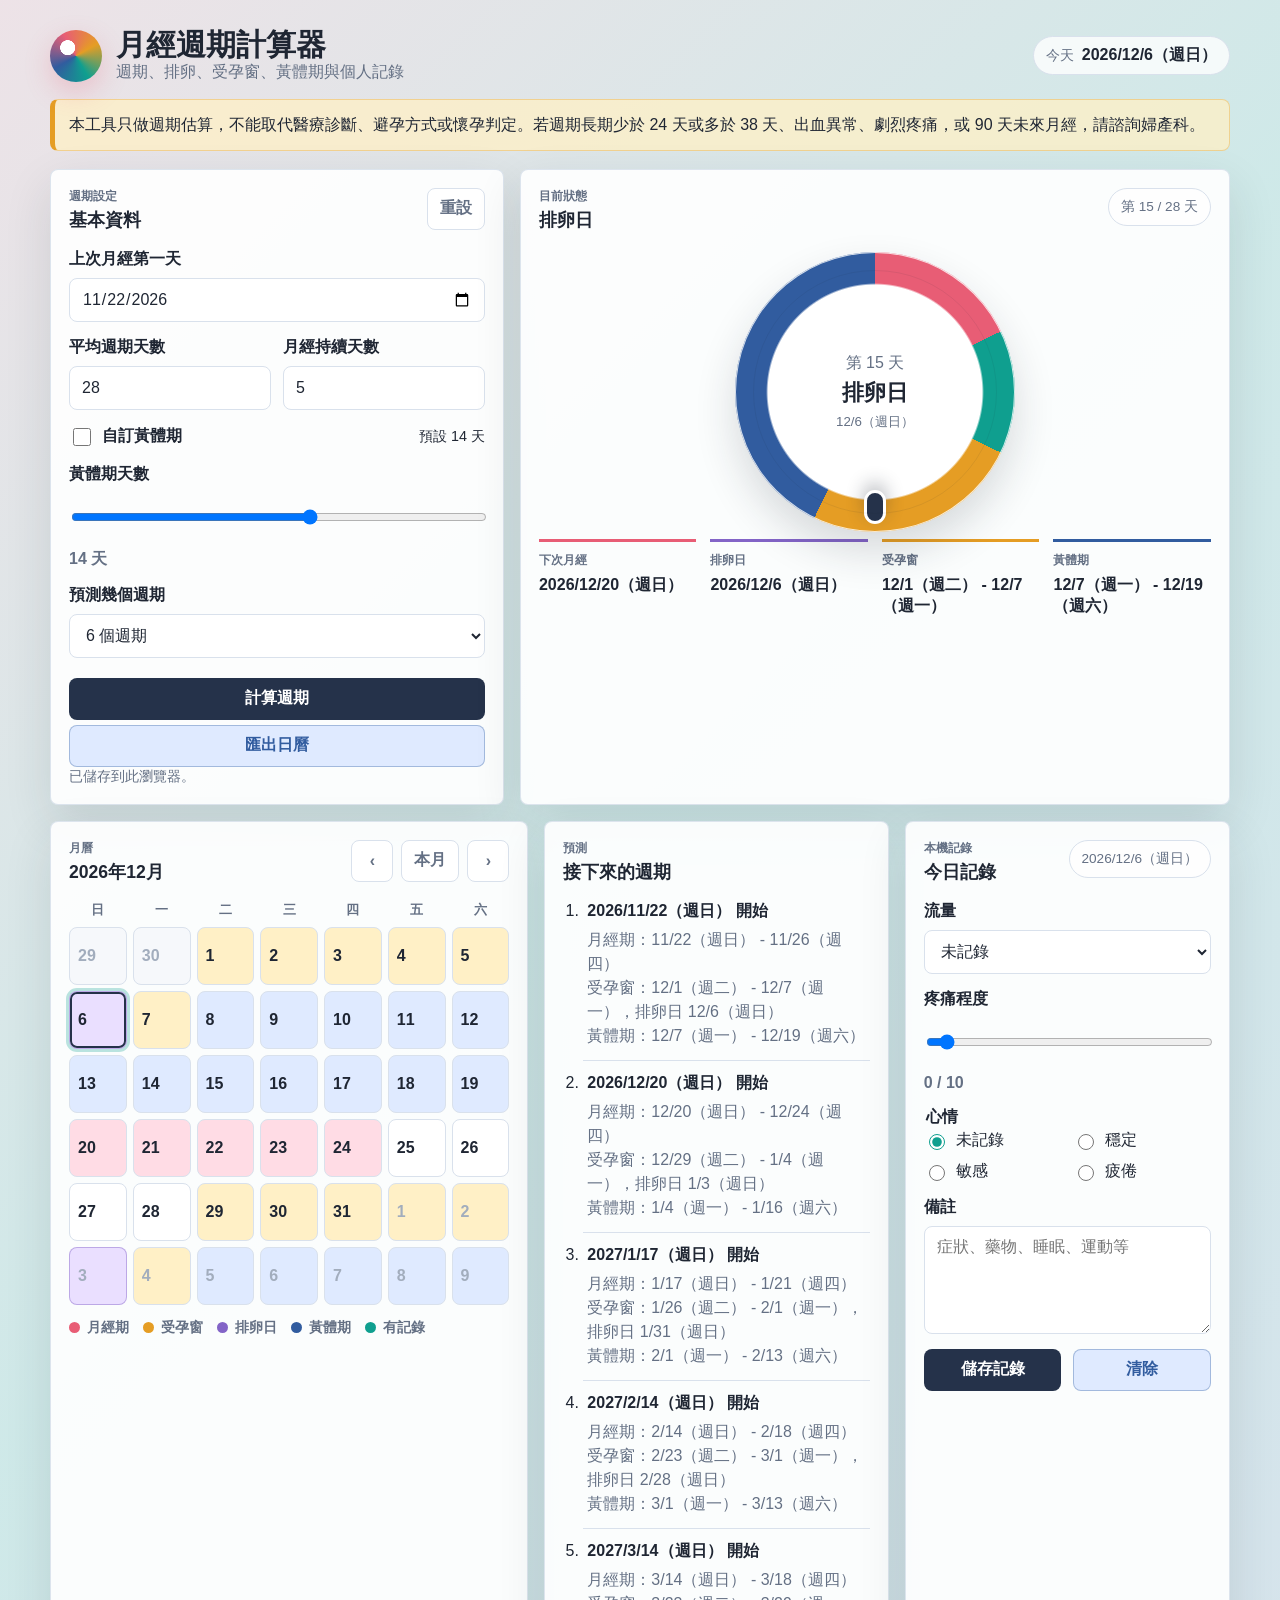
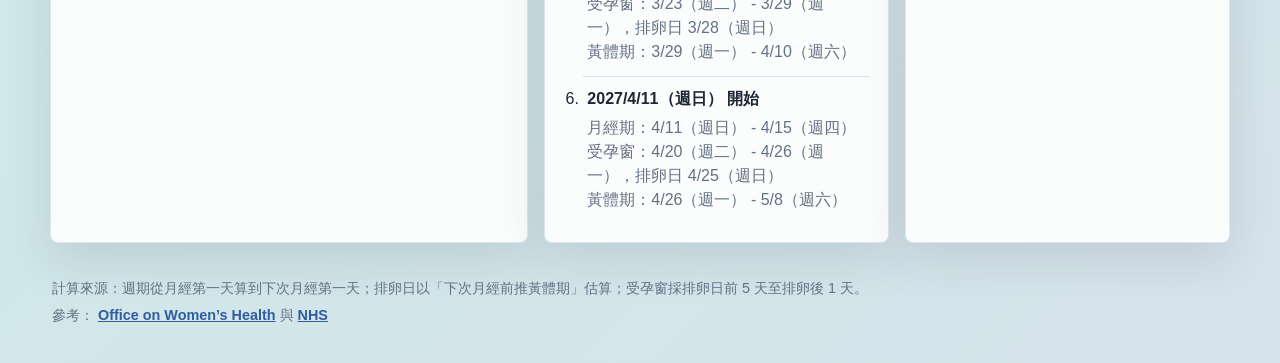
==== index.html @ 4f2097de "Add files via upload Upload period cycle app" ====
<!doctype html>
<html lang="zh-Hant">
  <head>
    <meta charset="utf-8" />
    <meta name="viewport" content="width=device-width, initial-scale=1, viewport-fit=cover" />
    <meta name="theme-color" content="#25324a" />
    <meta name="apple-mobile-web-app-capable" content="yes" />
    <meta name="apple-mobile-web-app-status-bar-style" content="default" />
    <meta name="apple-mobile-web-app-title" content="週期計算" />
    <title>月經週期計算器</title>
    <link rel="manifest" href="./manifest.webmanifest" />
    <link rel="icon" type="image/svg+xml" href="./icons/icon.svg" />
    <link rel="apple-touch-icon" href="./icons/apple-touch-icon.png" />
    <link rel="stylesheet" href="./styles.css" />
  </head>
  <body>
    <main class="app-shell">
      <header class="topbar">
        <div class="brand">
          <div class="brand-mark" aria-hidden="true"></div>
          <div>
            <h1>月經週期計算器</h1>
            <p>週期、排卵、受孕窗、黃體期與個人記錄</p>
          </div>
        </div>
        <div class="today-badge" aria-label="今天日期">
          <span>今天</span>
          <strong id="todayText">--</strong>
        </div>
      </header>

      <section class="health-banner" role="note">
        本工具只做週期估算，不能取代醫療診斷、避孕方式或懷孕判定。若週期長期少於 24 天或多於 38 天、出血異常、劇烈疼痛，或 90 天未來月經，請諮詢婦產科。
      </section>

      <section class="workspace">
        <form class="panel input-panel" id="cycleForm">
          <div class="section-head">
            <div>
              <p class="eyebrow">週期設定</p>
              <h2>基本資料</h2>
            </div>
            <button class="ghost-button" type="button" id="resetBtn">重設</button>
          </div>

          <label class="field">
            <span>上次月經第一天</span>
            <input id="lastPeriod" name="lastPeriod" type="date" required />
          </label>

          <div class="field-grid">
            <label class="field">
              <span>平均週期天數</span>
              <input id="cycleLength" name="cycleLength" type="number" min="21" max="45" step="1" value="28" required />
            </label>
            <label class="field">
              <span>月經持續天數</span>
              <input id="periodLength" name="periodLength" type="number" min="2" max="10" step="1" value="5" required />
            </label>
          </div>

          <div class="advanced-row">
            <label class="switch">
              <input id="advancedToggle" type="checkbox" />
              <span>自訂黃體期</span>
            </label>
            <span id="lutealHint">預設 14 天</span>
          </div>

          <label class="field luteal-field" id="lutealField" hidden>
            <span>黃體期天數</span>
            <input id="lutealLength" name="lutealLength" type="range" min="7" max="19" step="1" value="14" />
            <output id="lutealOutput" for="lutealLength">14 天</output>
          </label>

          <label class="field">
            <span>預測幾個週期</span>
            <select id="cyclesAhead" name="cyclesAhead">
              <option value="3">3 個週期</option>
              <option value="6" selected>6 個週期</option>
              <option value="9">9 個週期</option>
              <option value="12">12 個週期</option>
            </select>
          </label>

          <button class="primary-button" type="submit">計算週期</button>
          <button class="secondary-button" type="button" id="exportBtn">匯出日曆</button>
          <p class="form-note" id="validationNote" aria-live="polite"></p>
        </form>

        <section class="panel status-panel" aria-live="polite">
          <div class="section-head">
            <div>
              <p class="eyebrow">目前狀態</p>
              <h2 id="phaseTitle">尚未計算</h2>
            </div>
            <span class="phase-token" id="phaseToken">--</span>
          </div>

          <div class="cycle-visual">
            <div class="cycle-ring" id="cycleRing" aria-label="週期視覺化">
              <div class="cycle-pointer" id="cyclePointer"></div>
              <div class="ring-center">
                <span id="cycleDayText">第 -- 天</span>
                <strong id="phaseName">等待輸入</strong>
                <small id="phaseRange">--</small>
              </div>
            </div>
          </div>

          <dl class="summary-grid">
            <div class="metric">
              <dt>下次月經</dt>
              <dd id="nextPeriodText">--</dd>
            </div>
            <div class="metric">
              <dt>排卵日</dt>
              <dd id="ovulationText">--</dd>
            </div>
            <div class="metric">
              <dt>受孕窗</dt>
              <dd id="fertileText">--</dd>
            </div>
            <div class="metric">
              <dt>黃體期</dt>
              <dd id="lutealText">--</dd>
            </div>
          </dl>
        </section>
      </section>

      <section class="planner-grid">
        <section class="panel calendar-panel">
          <div class="section-head">
            <div>
              <p class="eyebrow">月曆</p>
              <h2 id="calendarTitle">--</h2>
            </div>
            <div class="calendar-actions">
              <button type="button" class="icon-button" id="prevMonth" aria-label="上一個月">‹</button>
              <button type="button" class="icon-button" id="currentMonth">本月</button>
              <button type="button" class="icon-button" id="nextMonth" aria-label="下一個月">›</button>
            </div>
          </div>
          <div class="weekday-grid" aria-hidden="true">
            <span>日</span><span>一</span><span>二</span><span>三</span><span>四</span><span>五</span><span>六</span>
          </div>
          <div class="calendar-grid" id="calendarGrid"></div>
          <div class="legend" aria-label="圖例">
            <span><i class="legend-period"></i>月經期</span>
            <span><i class="legend-fertile"></i>受孕窗</span>
            <span><i class="legend-ovulation"></i>排卵日</span>
            <span><i class="legend-luteal"></i>黃體期</span>
            <span><i class="legend-note"></i>有記錄</span>
          </div>
        </section>

        <section class="panel timeline-panel">
          <div class="section-head">
            <div>
              <p class="eyebrow">預測</p>
              <h2>接下來的週期</h2>
            </div>
          </div>
          <ol class="cycle-list" id="cycleList"></ol>
        </section>

        <section class="panel log-panel">
          <div class="section-head">
            <div>
              <p class="eyebrow">本機記錄</p>
              <h2 id="logTitle">今日記錄</h2>
            </div>
            <span class="selected-date" id="selectedDateText">--</span>
          </div>

          <label class="field">
            <span>流量</span>
            <select id="flowLevel">
              <option value="">未記錄</option>
              <option value="light">少量</option>
              <option value="medium">中等</option>
              <option value="heavy">偏多</option>
            </select>
          </label>

          <label class="field pain-field">
            <span>疼痛程度</span>
            <input id="painLevel" type="range" min="0" max="10" step="1" value="0" />
            <output id="painOutput" for="painLevel">0 / 10</output>
          </label>

          <fieldset class="mood-field">
            <legend>心情</legend>
            <label><input type="radio" name="mood" value="" checked />未記錄</label>
            <label><input type="radio" name="mood" value="steady" />穩定</label>
            <label><input type="radio" name="mood" value="sensitive" />敏感</label>
            <label><input type="radio" name="mood" value="tired" />疲倦</label>
          </fieldset>

          <label class="field">
            <span>備註</span>
            <textarea id="notes" rows="4" placeholder="症狀、藥物、睡眠、運動等"></textarea>
          </label>

          <div class="button-row">
            <button class="primary-button" type="button" id="saveLogBtn">儲存記錄</button>
            <button class="secondary-button" type="button" id="clearLogBtn">清除</button>
          </div>
          <p class="form-note" id="logStatus" aria-live="polite"></p>
        </section>
      </section>

      <footer class="source-footer">
        <p>計算來源：週期從月經第一天算到下次月經第一天；排卵日以「下次月經前推黃體期」估算；受孕窗採排卵日前 5 天至排卵後 1 天。</p>
        <p>
          參考：
          <a href="https://womenshealth.gov/menstrual-cycle/your-menstrual-cycle" target="_blank" rel="noreferrer">Office on Women’s Health</a>
          <span>與</span>
          <a href="https://www.nhs.uk/conditions/periods/fertility-in-the-menstrual-cycle/" target="_blank" rel="noreferrer">NHS</a>
        </p>
      </footer>
    </main>

    <script src="./app.js"></script>
  </body>
</html>
---- styles.css ----
:root {
  color-scheme: light;
  --ink: #1f2633;
  --muted: #647084;
  --line: #d9e1ec;
  --surface: #ffffff;
  --surface-soft: #f7f9fd;
  --shell: #eef5f7;
  --rose: #e85d75;
  --rose-soft: #ffdce5;
  --teal: #0f9f8f;
  --teal-soft: #d8f6f1;
  --amber: #e59d24;
  --amber-soft: #fff0c6;
  --blue: #315c9f;
  --blue-soft: #dfeaff;
  --violet: #8364c7;
  --shadow: 0 18px 48px rgba(31, 38, 51, 0.12);
}

* {
  box-sizing: border-box;
}

body {
  margin: 0;
  min-height: 100vh;
  padding-top: env(safe-area-inset-top);
  padding-bottom: env(safe-area-inset-bottom);
  color: var(--ink);
  font-family: "Segoe UI", "Noto Sans TC", "PingFang TC", "Microsoft JhengHei", Arial, sans-serif;
  background:
    linear-gradient(135deg, rgba(232, 93, 117, 0.12), rgba(15, 159, 143, 0.14) 45%, rgba(49, 92, 159, 0.12)),
    var(--shell);
}

button,
input,
select,
textarea {
  font: inherit;
}

button {
  cursor: pointer;
}

a {
  color: var(--blue);
  font-weight: 700;
}

.app-shell {
  width: min(1180px, calc(100% - 32px));
  margin: 0 auto;
  padding: 28px 0 36px;
}

.topbar {
  display: flex;
  align-items: center;
  justify-content: space-between;
  gap: 16px;
  margin-bottom: 16px;
}

.brand {
  display: flex;
  align-items: center;
  gap: 14px;
}

.brand-mark {
  width: 52px;
  height: 52px;
  border-radius: 50%;
  background:
    radial-gradient(circle at 34% 34%, #ffffff 0 15%, transparent 16%),
    conic-gradient(from -30deg, var(--rose), var(--amber), var(--teal), var(--blue), var(--rose));
  box-shadow: 0 10px 26px rgba(232, 93, 117, 0.25);
  flex: 0 0 auto;
}

h1,
h2,
p {
  margin: 0;
}

h1 {
  font-size: 1.85rem;
  line-height: 1.15;
}

h2 {
  font-size: 1.1rem;
  line-height: 1.2;
}

.brand p,
.source-footer,
.form-note,
.metric dt,
.eyebrow {
  color: var(--muted);
}

.today-badge,
.phase-token,
.selected-date {
  display: inline-flex;
  align-items: center;
  gap: 8px;
  min-height: 38px;
  padding: 8px 12px;
  border: 1px solid var(--line);
  border-radius: 999px;
  background: rgba(255, 255, 255, 0.78);
}

.today-badge span,
.phase-token,
.selected-date {
  font-size: 0.85rem;
  color: var(--muted);
}

.health-banner {
  margin-bottom: 18px;
  padding: 12px 14px;
  border: 1px solid rgba(229, 157, 36, 0.36);
  border-left: 5px solid var(--amber);
  border-radius: 8px;
  background: rgba(255, 240, 198, 0.74);
  line-height: 1.6;
}

.workspace,
.planner-grid {
  display: grid;
  gap: 16px;
}

.workspace {
  grid-template-columns: minmax(280px, 0.78fr) minmax(340px, 1.22fr);
  align-items: stretch;
}

.planner-grid {
  grid-template-columns: minmax(360px, 1.25fr) minmax(300px, 0.9fr) minmax(280px, 0.85fr);
  margin-top: 16px;
}

.panel {
  border: 1px solid rgba(217, 225, 236, 0.9);
  border-radius: 8px;
  background: rgba(255, 255, 255, 0.9);
  box-shadow: var(--shadow);
}

.input-panel,
.status-panel,
.calendar-panel,
.timeline-panel,
.log-panel {
  padding: 18px;
}

.section-head {
  display: flex;
  align-items: flex-start;
  justify-content: space-between;
  gap: 14px;
  margin-bottom: 18px;
}

.eyebrow {
  margin-bottom: 5px;
  font-size: 0.75rem;
  font-weight: 800;
}

.field {
  display: grid;
  gap: 8px;
  margin-bottom: 15px;
}

.field span,
.mood-field legend {
  font-weight: 800;
}

.field-grid {
  display: grid;
  grid-template-columns: repeat(2, minmax(0, 1fr));
  gap: 12px;
}

input,
select,
textarea {
  width: 100%;
  min-height: 44px;
  border: 1px solid var(--line);
  border-radius: 8px;
  color: var(--ink);
  background: #fff;
  outline: none;
  font-size: 1rem;
}

input,
select {
  padding: 0 12px;
}

textarea {
  min-height: 108px;
  padding: 10px 12px;
  resize: vertical;
}

input:focus,
select:focus,
textarea:focus,
button:focus-visible {
  border-color: var(--teal);
  box-shadow: 0 0 0 3px rgba(15, 159, 143, 0.18);
}

.advanced-row,
.button-row {
  display: flex;
  align-items: center;
  justify-content: space-between;
  gap: 12px;
  margin-bottom: 15px;
}

.switch {
  display: inline-flex;
  align-items: center;
  gap: 8px;
  font-weight: 800;
}

.switch input {
  width: 18px;
  height: 18px;
  min-height: 18px;
  accent-color: var(--teal);
}

#lutealHint,
.form-note {
  font-size: 0.9rem;
}

.luteal-field output,
.pain-field output {
  color: var(--muted);
  font-weight: 800;
}

.primary-button,
.secondary-button,
.ghost-button,
.icon-button {
  min-height: 42px;
  border-radius: 8px;
  border: 1px solid transparent;
  font-weight: 800;
}

.primary-button,
.secondary-button {
  width: 100%;
  margin-top: 5px;
}

.primary-button {
  color: #fff;
  background: #25324a;
}

.primary-button:hover {
  background: #1d2638;
}

.secondary-button {
  color: var(--blue);
  border-color: rgba(49, 92, 159, 0.35);
  background: var(--blue-soft);
}

.ghost-button,
.icon-button {
  padding: 0 12px;
  color: var(--muted);
  border-color: var(--line);
  background: #fff;
}

.icon-button {
  min-width: 42px;
}

.calendar-actions {
  display: flex;
  gap: 8px;
}

.cycle-visual {
  display: grid;
  place-items: center;
  min-height: 286px;
}

.cycle-ring {
  --period-end: 64deg;
  --fertile-start: 116deg;
  --fertile-end: 206deg;
  --pointer-angle: 0deg;
  position: relative;
  width: min(280px, 74vw);
  aspect-ratio: 1;
  display: grid;
  place-items: center;
  border-radius: 50%;
  background:
    radial-gradient(circle, #fff 0 54%, transparent 55%),
    conic-gradient(
      var(--rose) 0deg var(--period-end),
      var(--teal) var(--period-end) var(--fertile-start),
      var(--amber) var(--fertile-start) var(--fertile-end),
      var(--blue) var(--fertile-end) 360deg
    );
  box-shadow: inset 0 0 0 1px rgba(255, 255, 255, 0.8), 0 20px 42px rgba(31, 38, 51, 0.16);
}

.cycle-ring::after {
  content: "";
  position: absolute;
  inset: 18px;
  border-radius: 50%;
  border: 1px solid rgba(31, 38, 51, 0.08);
  pointer-events: none;
}

.cycle-pointer {
  position: absolute;
  inset: 0;
  transform: rotate(var(--pointer-angle));
  transform-origin: center;
}

.cycle-pointer::before {
  content: "";
  position: absolute;
  top: 8px;
  left: 50%;
  width: 16px;
  height: 28px;
  border: 3px solid #fff;
  border-radius: 999px;
  background: #25324a;
  transform: translateX(-50%);
  box-shadow: 0 7px 18px rgba(31, 38, 51, 0.3);
}

.ring-center {
  width: 53%;
  aspect-ratio: 1;
  display: grid;
  place-items: center;
  align-content: center;
  gap: 7px;
  border-radius: 50%;
  background: rgba(255, 255, 255, 0.96);
  text-align: center;
  padding: 18px;
}

.ring-center span,
.ring-center small {
  color: var(--muted);
}

.ring-center strong {
  font-size: 1.35rem;
  line-height: 1.15;
}

.summary-grid {
  display: grid;
  grid-template-columns: repeat(4, minmax(0, 1fr));
  gap: 14px;
  margin: 4px 0 0;
}

.metric {
  min-width: 0;
  padding-top: 10px;
  border-top: 3px solid var(--line);
}

.metric:nth-child(1) {
  border-color: var(--rose);
}

.metric:nth-child(2) {
  border-color: var(--violet);
}

.metric:nth-child(3) {
  border-color: var(--amber);
}

.metric:nth-child(4) {
  border-color: var(--blue);
}

.metric dt {
  font-size: 0.78rem;
  font-weight: 800;
}

.metric dd {
  margin: 5px 0 0;
  font-weight: 900;
  line-height: 1.35;
}

.weekday-grid,
.calendar-grid {
  display: grid;
  grid-template-columns: repeat(7, minmax(0, 1fr));
  gap: 6px;
}

.weekday-grid {
  margin-bottom: 8px;
  color: var(--muted);
  font-size: 0.82rem;
  font-weight: 900;
  text-align: center;
}

.day-cell {
  position: relative;
  min-height: 58px;
  border: 1px solid var(--line);
  border-radius: 8px;
  background: #fff;
  color: var(--ink);
  text-align: left;
  padding: 8px;
  font-weight: 800;
}

.day-cell:hover {
  transform: translateY(-1px);
}

.day-cell.is-muted {
  color: #a2adbd;
  background: #f6f8fb;
}

.day-cell.is-today {
  border-color: #25324a;
  box-shadow: inset 0 0 0 2px #25324a;
}

.day-cell.is-selected {
  outline: 3px solid rgba(15, 159, 143, 0.28);
}

.day-cell.period {
  background: var(--rose-soft);
}

.day-cell.fertile {
  background: var(--amber-soft);
}

.day-cell.ovulation {
  background: #eadfff;
  border-color: rgba(131, 100, 199, 0.45);
}

.day-cell.luteal {
  background: var(--blue-soft);
}

.day-cell.has-note::after {
  content: "";
  position: absolute;
  right: 8px;
  bottom: 8px;
  width: 7px;
  height: 7px;
  border-radius: 50%;
  background: var(--teal);
}

.legend {
  display: flex;
  flex-wrap: wrap;
  gap: 10px 14px;
  margin-top: 14px;
  color: var(--muted);
  font-size: 0.86rem;
  font-weight: 800;
}

.legend span {
  display: inline-flex;
  align-items: center;
  gap: 7px;
}

.legend i {
  width: 11px;
  height: 11px;
  border-radius: 50%;
  display: inline-block;
}

.legend-period {
  background: var(--rose);
}

.legend-fertile {
  background: var(--amber);
}

.legend-ovulation {
  background: var(--violet);
}

.legend-luteal {
  background: var(--blue);
}

.legend-note {
  background: var(--teal);
}

.cycle-list {
  display: grid;
  gap: 12px;
  margin: 0;
  padding-left: 20px;
}

.cycle-list li {
  padding: 0 0 12px 4px;
  border-bottom: 1px solid var(--line);
}

.cycle-list li:last-child {
  border-bottom: 0;
}

.cycle-list strong {
  display: block;
  margin-bottom: 6px;
}

.cycle-list span {
  display: block;
  color: var(--muted);
  line-height: 1.5;
}

.mood-field {
  display: grid;
  grid-template-columns: repeat(2, minmax(0, 1fr));
  gap: 10px 12px;
  margin: 0 0 15px;
  padding: 0;
  border: 0;
}

.mood-field legend {
  grid-column: 1 / -1;
  margin-bottom: 2px;
}

.mood-field label {
  display: flex;
  align-items: center;
  gap: 8px;
}

.mood-field input {
  width: 16px;
  height: 16px;
  min-height: 16px;
  accent-color: var(--teal);
}

.button-row .primary-button,
.button-row .secondary-button {
  margin-top: 0;
}

.source-footer {
  margin-top: 18px;
  padding: 16px 2px 0;
  line-height: 1.6;
  font-size: 0.9rem;
}

.source-footer p + p {
  margin-top: 4px;
}

@media (max-width: 980px) {
  .workspace,
  .planner-grid {
    grid-template-columns: 1fr;
  }

  .summary-grid {
    grid-template-columns: repeat(2, minmax(0, 1fr));
  }
}

@media (max-width: 640px) {
  .app-shell {
    width: min(100% - 20px, 1180px);
    padding-top: 16px;
    padding-bottom: calc(28px + env(safe-area-inset-bottom));
  }

  .topbar,
  .section-head {
    align-items: stretch;
    flex-direction: column;
  }

  .today-badge,
  .phase-token,
  .selected-date {
    width: fit-content;
  }

  h1 {
    font-size: 1.45rem;
  }

  .field-grid,
  .summary-grid,
  .mood-field {
    grid-template-columns: 1fr;
  }

  .calendar-actions {
    width: 100%;
  }

  .icon-button {
    flex: 1;
  }

  .day-cell {
    min-height: 48px;
    padding: 6px;
  }
}

@media (display-mode: standalone) {
  .app-shell {
    padding-top: 20px;
  }
}
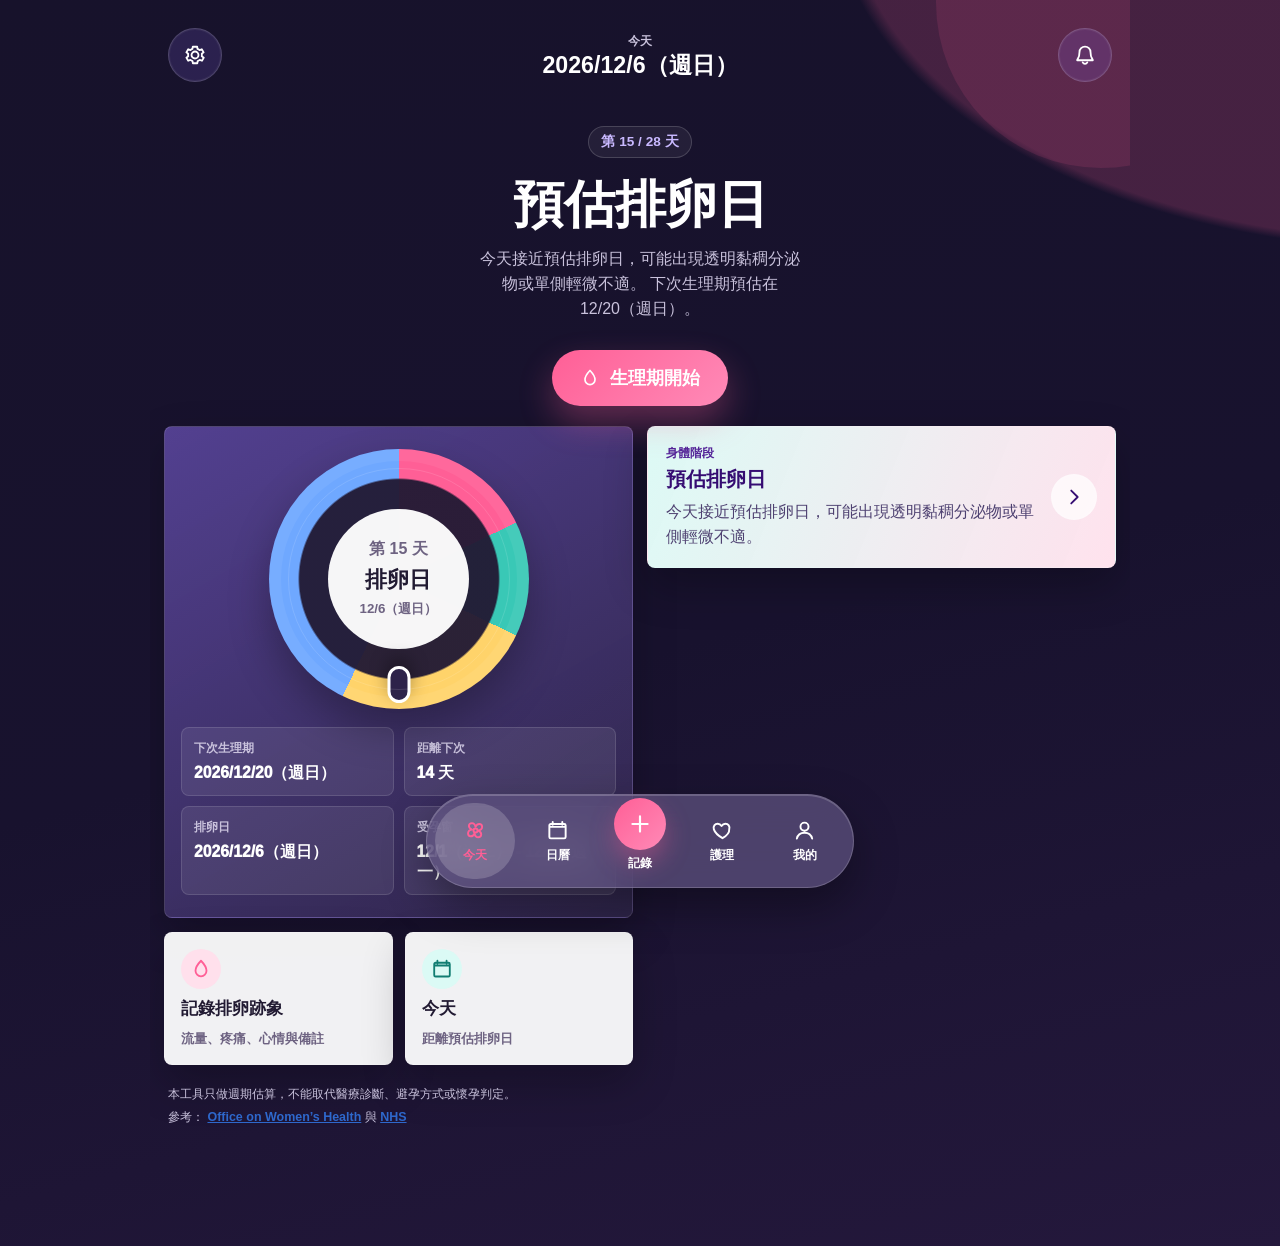
==== commit 6f095ceb: "Add files via upload" ====
--- a/index.html
+++ b/index.html
@@ -3,48 +3,269 @@
   <head>
     <meta charset="utf-8" />
     <meta name="viewport" content="width=device-width, initial-scale=1, viewport-fit=cover" />
-    <meta name="theme-color" content="#25324a" />
+    <meta name="theme-color" content="#19142d" />
     <meta name="apple-mobile-web-app-capable" content="yes" />
-    <meta name="apple-mobile-web-app-status-bar-style" content="default" />
+    <meta name="apple-mobile-web-app-status-bar-style" content="black-translucent" />
     <meta name="apple-mobile-web-app-title" content="週期計算" />
-    <title>月經週期計算器</title>
+    <title>週期計算</title>
     <link rel="manifest" href="./manifest.webmanifest" />
     <link rel="icon" type="image/svg+xml" href="./icons/icon.svg" />
     <link rel="apple-touch-icon" href="./icons/apple-touch-icon.png" />
     <link rel="stylesheet" href="./styles.css" />
   </head>
   <body>
-    <main class="app-shell">
-      <header class="topbar">
-        <div class="brand">
-          <div class="brand-mark" aria-hidden="true"></div>
+    <svg class="sprite" aria-hidden="true">
+      <symbol id="icon-settings" viewBox="0 0 24 24">
+        <path d="M12 8.2a3.8 3.8 0 1 0 0 7.6 3.8 3.8 0 0 0 0-7.6Z" />
+        <path d="M19.4 13.4a7.8 7.8 0 0 0 .1-1.4 7.8 7.8 0 0 0-.1-1.4l2-1.5-2-3.4-2.4 1a8 8 0 0 0-2.3-1.3L14.4 3H9.6l-.4 2.4A8 8 0 0 0 7 6.7l-2.4-1-2 3.4 2 1.5a7.8 7.8 0 0 0-.1 1.4c0 .5 0 1 .1 1.4l-2 1.5 2 3.4 2.4-1a8 8 0 0 0 2.3 1.3l.4 2.4h4.8l.4-2.4a8 8 0 0 0 2.3-1.3l2.4 1 2-3.4-2.2-1.5Z" />
+      </symbol>
+      <symbol id="icon-bell" viewBox="0 0 24 24">
+        <path d="M18 8.8a6 6 0 0 0-12 0c0 7-2.5 7.2-2.5 8.9h17c0-1.7-2.5-1.9-2.5-8.9Z" />
+        <path d="M9.5 20a2.8 2.8 0 0 0 5 0" />
+      </symbol>
+      <symbol id="icon-flower" viewBox="0 0 24 24">
+        <path d="M12 8.2c2.4-4.6 7-3.4 6.9.2-.1 2.5-2.3 3.5-4.2 3.8 4.8 2 3.8 6.7.2 6.8-2.5 0-3.6-2.1-3.9-4.1-2 4.7-6.7 3.7-6.8.1 0-2.5 2.1-3.6 4.1-3.9-4.7-2-3.7-6.7-.1-6.8 2.5 0 3.5 2.1 3.8 3.9Z" />
+        <circle cx="12" cy="12" r="2.1" />
+      </symbol>
+      <symbol id="icon-calendar" viewBox="0 0 24 24">
+        <path d="M7 3v3M17 3v3M4.5 8.2h15M5 5.2h14a1.5 1.5 0 0 1 1.5 1.5v12A1.5 1.5 0 0 1 19 20.2H5a1.5 1.5 0 0 1-1.5-1.5v-12A1.5 1.5 0 0 1 5 5.2Z" />
+      </symbol>
+      <symbol id="icon-plus" viewBox="0 0 24 24">
+        <path d="M12 5v14M5 12h14" />
+      </symbol>
+      <symbol id="icon-heart" viewBox="0 0 24 24">
+        <path d="M12 20s-7.5-4.5-9-9.2C2 7.5 4 5 7 5c1.7 0 3.1.9 4 2.3C11.9 5.9 13.3 5 15 5c3 0 5 2.5 4 5.8C19.5 15.5 12 20 12 20Z" />
+      </symbol>
+      <symbol id="icon-user" viewBox="0 0 24 24">
+        <path d="M12 12.2a4.2 4.2 0 1 0 0-8.4 4.2 4.2 0 0 0 0 8.4ZM4 20.5c.9-4.1 4-6.2 8-6.2s7.1 2.1 8 6.2" />
+      </symbol>
+      <symbol id="icon-chevron" viewBox="0 0 24 24">
+        <path d="m9 5 7 7-7 7" />
+      </symbol>
+      <symbol id="icon-save" viewBox="0 0 24 24">
+        <path d="M5 4.5h12l2 2v13H5v-15Z" />
+        <path d="M8 4.5v6h8v-6M8 19.5v-5h8v5" />
+      </symbol>
+      <symbol id="icon-download" viewBox="0 0 24 24">
+        <path d="M12 3v12M7 10l5 5 5-5M5 20h14" />
+      </symbol>
+      <symbol id="icon-refresh" viewBox="0 0 24 24">
+        <path d="M20 7v5h-5" />
+        <path d="M4 17a8 8 0 0 0 14.6-4.5V12M4 17v-5h5" />
+      </symbol>
+      <symbol id="icon-droplet" viewBox="0 0 24 24">
+        <path d="M12 3s6 6.2 6 11a6 6 0 0 1-12 0c0-4.8 6-11 6-11Z" />
+      </symbol>
+      <symbol id="icon-moon" viewBox="0 0 24 24">
+        <path d="M19 15.5A8 8 0 0 1 8.5 5a8.5 8.5 0 1 0 10.5 10.5Z" />
+      </symbol>
+    </svg>
+
+    <main class="phone-app">
+      <header class="hero">
+        <div class="hero-top">
+          <button class="round-icon" type="button" data-tab-target="settings" aria-label="設定">
+            <svg><use href="#icon-settings"></use></svg>
+          </button>
+          <div class="hero-date">
+            <span>今天</span>
+            <strong id="todayText">--</strong>
+          </div>
+          <button class="round-icon" type="button" data-tab-target="care" aria-label="提醒">
+            <svg><use href="#icon-bell"></use></svg>
+          </button>
+        </div>
+
+        <section class="hero-main" data-tab-panel="today">
+          <p class="phase-pill" id="phaseToken">--</p>
+          <h1 id="phaseTitle">週期計算</h1>
+          <p class="hero-copy" id="statusSubline">輸入最近一次生理期，開始預測下一次週期。</p>
+          <button class="hero-action" type="button" id="startPeriodBtn">
+            <svg><use href="#icon-droplet"></use></svg>
+            生理期開始
+          </button>
+        </section>
+      </header>
+
+      <section class="tab-panel is-active" data-tab-panel="today">
+        <section class="cycle-card">
+          <div class="cycle-ring" id="cycleRing" aria-label="週期進度">
+            <div class="cycle-pointer" id="cyclePointer"></div>
+            <div class="ring-center">
+              <span id="cycleDayText">第 -- 天</span>
+              <strong id="phaseName">等待輸入</strong>
+              <small id="phaseRange">--</small>
+            </div>
+          </div>
+
+          <dl class="mini-stats">
+            <div>
+              <dt>下次生理期</dt>
+              <dd id="nextPeriodText">--</dd>
+            </div>
+            <div>
+              <dt>距離下次</dt>
+              <dd id="daysUntilNext">--</dd>
+            </div>
+            <div>
+              <dt>排卵日</dt>
+              <dd id="ovulationText">--</dd>
+            </div>
+            <div>
+              <dt>受孕窗</dt>
+              <dd id="fertileText">--</dd>
+            </div>
+          </dl>
+        </section>
+
+        <section class="stage-card">
           <div>
-            <h1>月經週期計算器</h1>
-            <p>週期、排卵、受孕窗、黃體期與個人記錄</p>
-          </div>
-        </div>
-        <div class="today-badge" aria-label="今天日期">
-          <span>今天</span>
-          <strong id="todayText">--</strong>
-        </div>
-      </header>
-
-      <section class="health-banner" role="note">
-        本工具只做週期估算，不能取代醫療診斷、避孕方式或懷孕判定。若週期長期少於 24 天或多於 38 天、出血異常、劇烈疼痛，或 90 天未來月經，請諮詢婦產科。
-      </section>
-
-      <section class="workspace">
+            <p class="eyebrow">身體階段</p>
+            <h2 id="bodyStageTitle">正在整理週期</h2>
+            <p id="bodyStageText">完成設定後，這裡會顯示目前階段、照護提醒與接下來的重要日期。</p>
+          </div>
+          <button class="arrow-button" type="button" data-tab-target="care" aria-label="查看自我護理">
+            <svg><use href="#icon-chevron"></use></svg>
+          </button>
+        </section>
+
+        <section class="quick-grid">
+          <article class="quick-tile">
+            <span class="tile-icon rose"><svg><use href="#icon-droplet"></use></svg></span>
+            <strong id="nextActionText">記錄今天狀態</strong>
+            <small>流量、疼痛、心情與備註</small>
+          </article>
+          <article class="quick-tile">
+            <span class="tile-icon teal"><svg><use href="#icon-calendar"></use></svg></span>
+            <strong id="daysUntilOvulation">--</strong>
+            <small>距離預估排卵日</small>
+          </article>
+        </section>
+      </section>
+
+      <section class="tab-panel" data-tab-panel="calendar">
+        <section class="panel calendar-panel">
+          <div class="section-head compact">
+            <div>
+              <p class="eyebrow">日曆</p>
+              <h2 id="calendarTitle">--</h2>
+            </div>
+            <div class="icon-row">
+              <button type="button" class="round-icon small" id="prevMonth" aria-label="上一個月">‹</button>
+              <button type="button" class="text-pill" id="currentMonth">本月</button>
+              <button type="button" class="round-icon small" id="nextMonth" aria-label="下一個月">›</button>
+            </div>
+          </div>
+          <div class="weekday-grid" aria-hidden="true">
+            <span>日</span><span>一</span><span>二</span><span>三</span><span>四</span><span>五</span><span>六</span>
+          </div>
+          <div class="calendar-grid" id="calendarGrid"></div>
+          <div class="legend" aria-label="圖例">
+            <span><i class="legend-period"></i>生理期</span>
+            <span><i class="legend-fertile"></i>受孕窗</span>
+            <span><i class="legend-ovulation"></i>排卵日</span>
+            <span><i class="legend-luteal"></i>黃體期</span>
+            <span><i class="legend-note"></i>有記錄</span>
+          </div>
+        </section>
+      </section>
+
+      <section class="tab-panel" data-tab-panel="log">
+        <section class="panel log-panel">
+          <div class="section-head compact">
+            <div>
+              <p class="eyebrow">本機記錄</p>
+              <h2 id="logTitle">今日記錄</h2>
+            </div>
+            <span class="selected-date" id="selectedDateText">--</span>
+          </div>
+
+          <label class="field">
+            <span>流量</span>
+            <select id="flowLevel">
+              <option value="">未記錄</option>
+              <option value="light">少量</option>
+              <option value="medium">中等</option>
+              <option value="heavy">偏多</option>
+            </select>
+          </label>
+
+          <label class="field pain-field">
+            <span>疼痛程度</span>
+            <input id="painLevel" type="range" min="0" max="10" step="1" value="0" />
+            <output id="painOutput" for="painLevel">0 / 10</output>
+          </label>
+
+          <fieldset class="choice-field">
+            <legend>心情</legend>
+            <label><input type="radio" name="mood" value="" checked />未記錄</label>
+            <label><input type="radio" name="mood" value="steady" />穩定</label>
+            <label><input type="radio" name="mood" value="sensitive" />敏感</label>
+            <label><input type="radio" name="mood" value="tired" />疲倦</label>
+          </fieldset>
+
+          <fieldset class="symptom-field">
+            <legend>症狀</legend>
+            <label><input type="checkbox" name="symptoms" value="cramps" />腹痛</label>
+            <label><input type="checkbox" name="symptoms" value="headache" />頭痛</label>
+            <label><input type="checkbox" name="symptoms" value="bloating" />脹氣</label>
+            <label><input type="checkbox" name="symptoms" value="breast" />胸部不適</label>
+            <label><input type="checkbox" name="symptoms" value="acne" />痘痘</label>
+            <label><input type="checkbox" name="symptoms" value="sleep" />睡不好</label>
+          </fieldset>
+
+          <label class="field">
+            <span>備註</span>
+            <textarea id="notes" rows="4" placeholder="症狀、藥物、睡眠、運動等"></textarea>
+          </label>
+
+          <div class="button-row">
+            <button class="primary-button" type="button" id="saveLogBtn">
+              <svg><use href="#icon-save"></use></svg>
+              儲存
+            </button>
+            <button class="secondary-button" type="button" id="clearLogBtn">清除</button>
+          </div>
+          <p class="form-note" id="logStatus" aria-live="polite"></p>
+        </section>
+      </section>
+
+      <section class="tab-panel" data-tab-panel="care">
+        <section class="panel care-panel">
+          <div class="section-head compact">
+            <div>
+              <p class="eyebrow">自我護理</p>
+              <h2>今日建議</h2>
+            </div>
+          </div>
+          <div class="care-list" id="careList"></div>
+        </section>
+
+        <section class="panel timeline-panel">
+          <div class="section-head compact">
+            <div>
+              <p class="eyebrow">預測</p>
+              <h2>接下來的週期</h2>
+            </div>
+          </div>
+          <ol class="cycle-list" id="cycleList"></ol>
+        </section>
+      </section>
+
+      <section class="tab-panel" data-tab-panel="settings">
         <form class="panel input-panel" id="cycleForm">
-          <div class="section-head">
-            <div>
-              <p class="eyebrow">週期設定</p>
-              <h2>基本資料</h2>
-            </div>
-            <button class="ghost-button" type="button" id="resetBtn">重設</button>
+          <div class="section-head compact">
+            <div>
+              <p class="eyebrow">我的</p>
+              <h2>週期設定</h2>
+            </div>
+            <button class="round-icon small" type="button" id="resetBtn" aria-label="重設">
+              <svg><use href="#icon-refresh"></use></svg>
+            </button>
           </div>
 
           <label class="field">
-            <span>上次月經第一天</span>
+            <span>上次生理期第一天</span>
             <input id="lastPeriod" name="lastPeriod" type="date" required />
           </label>
 
@@ -54,7 +275,7 @@
               <input id="cycleLength" name="cycleLength" type="number" min="21" max="45" step="1" value="28" required />
             </label>
             <label class="field">
-              <span>月經持續天數</span>
+              <span>生理期持續天數</span>
               <input id="periodLength" name="periodLength" type="number" min="2" max="10" step="1" value="5" required />
             </label>
           </div>
@@ -83,136 +304,46 @@
             </select>
           </label>
 
-          <button class="primary-button" type="submit">計算週期</button>
-          <button class="secondary-button" type="button" id="exportBtn">匯出日曆</button>
+          <button class="primary-button" type="submit">更新預測</button>
+          <button class="secondary-button" type="button" id="exportBtn">
+            <svg><use href="#icon-download"></use></svg>
+            匯出日曆
+          </button>
           <p class="form-note" id="validationNote" aria-live="polite"></p>
         </form>
 
-        <section class="panel status-panel" aria-live="polite">
-          <div class="section-head">
-            <div>
-              <p class="eyebrow">目前狀態</p>
-              <h2 id="phaseTitle">尚未計算</h2>
-            </div>
-            <span class="phase-token" id="phaseToken">--</span>
-          </div>
-
-          <div class="cycle-visual">
-            <div class="cycle-ring" id="cycleRing" aria-label="週期視覺化">
-              <div class="cycle-pointer" id="cyclePointer"></div>
-              <div class="ring-center">
-                <span id="cycleDayText">第 -- 天</span>
-                <strong id="phaseName">等待輸入</strong>
-                <small id="phaseRange">--</small>
-              </div>
-            </div>
-          </div>
-
-          <dl class="summary-grid">
-            <div class="metric">
-              <dt>下次月經</dt>
-              <dd id="nextPeriodText">--</dd>
-            </div>
-            <div class="metric">
-              <dt>排卵日</dt>
-              <dd id="ovulationText">--</dd>
-            </div>
-            <div class="metric">
-              <dt>受孕窗</dt>
-              <dd id="fertileText">--</dd>
-            </div>
-            <div class="metric">
-              <dt>黃體期</dt>
-              <dd id="lutealText">--</dd>
-            </div>
-          </dl>
-        </section>
-      </section>
-
-      <section class="planner-grid">
-        <section class="panel calendar-panel">
-          <div class="section-head">
-            <div>
-              <p class="eyebrow">月曆</p>
-              <h2 id="calendarTitle">--</h2>
-            </div>
-            <div class="calendar-actions">
-              <button type="button" class="icon-button" id="prevMonth" aria-label="上一個月">‹</button>
-              <button type="button" class="icon-button" id="currentMonth">本月</button>
-              <button type="button" class="icon-button" id="nextMonth" aria-label="下一個月">›</button>
-            </div>
-          </div>
-          <div class="weekday-grid" aria-hidden="true">
-            <span>日</span><span>一</span><span>二</span><span>三</span><span>四</span><span>五</span><span>六</span>
-          </div>
-          <div class="calendar-grid" id="calendarGrid"></div>
-          <div class="legend" aria-label="圖例">
-            <span><i class="legend-period"></i>月經期</span>
-            <span><i class="legend-fertile"></i>受孕窗</span>
-            <span><i class="legend-ovulation"></i>排卵日</span>
-            <span><i class="legend-luteal"></i>黃體期</span>
-            <span><i class="legend-note"></i>有記錄</span>
-          </div>
-        </section>
-
-        <section class="panel timeline-panel">
-          <div class="section-head">
-            <div>
-              <p class="eyebrow">預測</p>
-              <h2>接下來的週期</h2>
-            </div>
-          </div>
-          <ol class="cycle-list" id="cycleList"></ol>
-        </section>
-
-        <section class="panel log-panel">
-          <div class="section-head">
-            <div>
-              <p class="eyebrow">本機記錄</p>
-              <h2 id="logTitle">今日記錄</h2>
-            </div>
-            <span class="selected-date" id="selectedDateText">--</span>
-          </div>
-
-          <label class="field">
-            <span>流量</span>
-            <select id="flowLevel">
-              <option value="">未記錄</option>
-              <option value="light">少量</option>
-              <option value="medium">中等</option>
-              <option value="heavy">偏多</option>
-            </select>
-          </label>
-
-          <label class="field pain-field">
-            <span>疼痛程度</span>
-            <input id="painLevel" type="range" min="0" max="10" step="1" value="0" />
-            <output id="painOutput" for="painLevel">0 / 10</output>
-          </label>
-
-          <fieldset class="mood-field">
-            <legend>心情</legend>
-            <label><input type="radio" name="mood" value="" checked />未記錄</label>
-            <label><input type="radio" name="mood" value="steady" />穩定</label>
-            <label><input type="radio" name="mood" value="sensitive" />敏感</label>
-            <label><input type="radio" name="mood" value="tired" />疲倦</label>
-          </fieldset>
-
-          <label class="field">
-            <span>備註</span>
-            <textarea id="notes" rows="4" placeholder="症狀、藥物、睡眠、運動等"></textarea>
-          </label>
-
-          <div class="button-row">
-            <button class="primary-button" type="button" id="saveLogBtn">儲存記錄</button>
-            <button class="secondary-button" type="button" id="clearLogBtn">清除</button>
-          </div>
-          <p class="form-note" id="logStatus" aria-live="polite"></p>
-        </section>
-      </section>
+        <section class="panel privacy-panel">
+          <p class="eyebrow">資料</p>
+          <h2>只存在這台手機</h2>
+          <p>記錄會保存在瀏覽器本機儲存空間，不會自動上傳。若清除 Safari 網站資料，記錄也會被清除。</p>
+        </section>
+      </section>
+
+      <nav class="bottom-nav" aria-label="主要導覽">
+        <button class="nav-item is-active" type="button" data-tab="today">
+          <svg><use href="#icon-flower"></use></svg>
+          <span>今天</span>
+        </button>
+        <button class="nav-item" type="button" data-tab="calendar">
+          <svg><use href="#icon-calendar"></use></svg>
+          <span>日曆</span>
+        </button>
+        <button class="nav-item nav-add" type="button" data-tab="log" aria-label="新增記錄">
+          <span class="add-bubble"><svg><use href="#icon-plus"></use></svg></span>
+          <span>記錄</span>
+        </button>
+        <button class="nav-item" type="button" data-tab="care">
+          <svg><use href="#icon-heart"></use></svg>
+          <span>護理</span>
+        </button>
+        <button class="nav-item" type="button" data-tab="settings">
+          <svg><use href="#icon-user"></use></svg>
+          <span>我的</span>
+        </button>
+      </nav>
 
       <footer class="source-footer">
-        <p>計算來源：週期從月經第一天算到下次月經第一天；排卵日以「下次月經前推黃體期」估算；受孕窗採排卵日前 5 天至排卵後 1 天。</p>
+        <p>本工具只做週期估算，不能取代醫療診斷、避孕方式或懷孕判定。</p>
         <p>
           參考：
           <a href="https://womenshealth.gov/menstrual-cycle/your-menstrual-cycle" target="_blank" rel="noreferrer">Office on Women’s Health</a>
--- a/styles.css
+++ b/styles.css
@@ -1,37 +1,48 @@
 :root {
-  color-scheme: light;
-  --ink: #1f2633;
-  --muted: #647084;
-  --line: #d9e1ec;
-  --surface: #ffffff;
-  --surface-soft: #f7f9fd;
-  --shell: #eef5f7;
-  --rose: #e85d75;
-  --rose-soft: #ffdce5;
-  --teal: #0f9f8f;
-  --teal-soft: #d8f6f1;
-  --amber: #e59d24;
-  --amber-soft: #fff0c6;
-  --blue: #315c9f;
-  --blue-soft: #dfeaff;
-  --violet: #8364c7;
-  --shadow: 0 18px 48px rgba(31, 38, 51, 0.12);
+  color-scheme: dark;
+  --bg: #17122b;
+  --bg-2: #24183c;
+  --panel: rgba(255, 255, 255, 0.94);
+  --panel-strong: #ffffff;
+  --panel-dark: rgba(54, 44, 82, 0.78);
+  --ink: #211a32;
+  --ink-soft: #6e6382;
+  --muted-on-dark: #c9c2dc;
+  --line: rgba(255, 255, 255, 0.18);
+  --line-dark: #e5dff0;
+  --rose: #ff5f96;
+  --rose-2: #ff8ab7;
+  --rose-soft: #ffe0ec;
+  --violet: #7e62d9;
+  --violet-2: #c9b9ff;
+  --teal: #39c8b6;
+  --teal-soft: #dbfaf5;
+  --amber: #ffd36a;
+  --amber-soft: #fff3c9;
+  --blue: #6fa8ff;
+  --blue-soft: #e6f0ff;
+  --shadow: 0 18px 44px rgba(0, 0, 0, 0.24);
+  --radius: 8px;
+  --nav-height: 86px;
 }
 
 * {
   box-sizing: border-box;
+}
+
+html {
+  min-height: 100%;
+  background: var(--bg);
 }
 
 body {
   margin: 0;
   min-height: 100vh;
-  padding-top: env(safe-area-inset-top);
-  padding-bottom: env(safe-area-inset-bottom);
-  color: var(--ink);
+  color: #fff;
   font-family: "Segoe UI", "Noto Sans TC", "PingFang TC", "Microsoft JhengHei", Arial, sans-serif;
   background:
-    linear-gradient(135deg, rgba(232, 93, 117, 0.12), rgba(15, 159, 143, 0.14) 45%, rgba(49, 92, 159, 0.12)),
-    var(--shell);
+    radial-gradient(120% 72% at 112% -8%, rgba(255, 95, 150, 0.2) 0 38%, transparent 39%),
+    linear-gradient(165deg, #17122b 0%, #18122e 52%, #24183c 100%);
 }
 
 button,
@@ -45,40 +56,117 @@
   cursor: pointer;
 }
 
+button,
+input,
+select,
+textarea {
+  -webkit-tap-highlight-color: transparent;
+}
+
 a {
-  color: var(--blue);
-  font-weight: 700;
-}
-
-.app-shell {
-  width: min(1180px, calc(100% - 32px));
+  color: #2e68cc;
+  font-weight: 800;
+}
+
+svg {
+  width: 22px;
+  height: 22px;
+  display: block;
+  fill: none;
+  stroke: currentColor;
+  stroke-width: 2;
+  stroke-linecap: round;
+  stroke-linejoin: round;
+}
+
+.sprite {
+  position: absolute;
+  width: 0;
+  height: 0;
+  overflow: hidden;
+}
+
+.phone-app {
+  position: relative;
+  width: min(100%, 460px);
+  min-height: 100vh;
   margin: 0 auto;
-  padding: 28px 0 36px;
-}
-
-.topbar {
+  padding: calc(18px + env(safe-area-inset-top)) 14px calc(var(--nav-height) + 32px + env(safe-area-inset-bottom));
+  overflow: hidden;
+}
+
+.hero {
+  position: relative;
+  min-height: 335px;
+  padding: 10px 4px 0;
+}
+
+.hero::before {
+  content: "";
+  position: absolute;
+  top: -180px;
+  right: -150px;
+  width: 330px;
+  height: 330px;
+  border-radius: 50%;
+  background: rgba(255, 95, 150, 0.12);
+  pointer-events: none;
+}
+
+.hero-top {
+  position: relative;
+  z-index: 1;
   display: flex;
   align-items: center;
   justify-content: space-between;
-  gap: 16px;
-  margin-bottom: 16px;
-}
-
-.brand {
-  display: flex;
-  align-items: center;
-  gap: 14px;
-}
-
-.brand-mark {
-  width: 52px;
-  height: 52px;
-  border-radius: 50%;
-  background:
-    radial-gradient(circle at 34% 34%, #ffffff 0 15%, transparent 16%),
-    conic-gradient(from -30deg, var(--rose), var(--amber), var(--teal), var(--blue), var(--rose));
-  box-shadow: 0 10px 26px rgba(232, 93, 117, 0.25);
-  flex: 0 0 auto;
+  gap: 12px;
+}
+
+.hero-date {
+  display: grid;
+  gap: 4px;
+  text-align: center;
+}
+
+.hero-date span,
+.eyebrow,
+.source-footer,
+.form-note {
+  color: var(--muted-on-dark);
+}
+
+.hero-date span {
+  font-size: 0.78rem;
+  font-weight: 900;
+}
+
+.hero-date strong {
+  font-size: 1.45rem;
+  line-height: 1;
+  letter-spacing: 0;
+}
+
+.hero-main {
+  position: relative;
+  z-index: 1;
+  display: grid;
+  justify-items: center;
+  align-content: center;
+  min-height: 270px;
+  padding: 44px 12px 20px;
+  text-align: center;
+}
+
+.phase-pill {
+  min-height: 30px;
+  margin: 0 0 18px;
+  padding: 6px 12px;
+  border: 1px solid rgba(255, 255, 255, 0.16);
+  border-radius: 999px;
+  color: var(--violet-2);
+  background: rgba(255, 255, 255, 0.06);
+  font-size: 0.85rem;
+  font-weight: 900;
 }
 
 h1,
@@ -88,82 +176,308 @@
 }
 
 h1 {
-  font-size: 1.85rem;
-  line-height: 1.15;
+  max-width: 360px;
+  font-size: clamp(2.25rem, 10vw, 3.2rem);
+  line-height: 1.12;
+  font-weight: 950;
+  letter-spacing: 0;
 }
 
 h2 {
+  font-size: 1.25rem;
+  line-height: 1.25;
+}
+
+.hero-copy {
+  max-width: 320px;
+  margin-top: 14px;
+  color: var(--muted-on-dark);
+  line-height: 1.55;
+}
+
+.round-icon,
+.arrow-button,
+.text-pill {
+  border: 1px solid rgba(255, 255, 255, 0.17);
+  color: #fff;
+  background: rgba(126, 98, 217, 0.2);
+  box-shadow: inset 0 0 0 1px rgba(255, 255, 255, 0.05);
+}
+
+.round-icon {
+  width: 54px;
+  height: 54px;
+  display: grid;
+  place-items: center;
+  border-radius: 50%;
+}
+
+.round-icon.small {
+  width: 40px;
+  height: 40px;
+  flex: 0 0 auto;
+}
+
+.round-icon:hover,
+.arrow-button:hover,
+.text-pill:hover {
+  border-color: rgba(255, 255, 255, 0.36);
+  background: rgba(126, 98, 217, 0.3);
+}
+
+.hero-action {
+  min-height: 56px;
+  display: inline-flex;
+  align-items: center;
+  justify-content: center;
+  gap: 10px;
+  margin-top: 28px;
+  padding: 0 28px;
+  border: 0;
+  border-radius: 999px;
+  color: #fff;
+  background: linear-gradient(135deg, var(--rose), var(--rose-2));
+  box-shadow: 0 16px 34px rgba(255, 95, 150, 0.32);
   font-size: 1.1rem;
-  line-height: 1.2;
-}
-
-.brand p,
-.source-footer,
-.form-note,
-.metric dt,
-.eyebrow {
-  color: var(--muted);
-}
-
-.today-badge,
-.phase-token,
-.selected-date {
-  display: inline-flex;
-  align-items: center;
+  font-weight: 950;
+}
+
+.hero-action svg {
+  width: 20px;
+  height: 20px;
+}
+
+.tab-panel {
+  display: none;
+  animation: panel-in 180ms ease-out;
+}
+
+.tab-panel.is-active {
+  display: grid;
+  gap: 14px;
+}
+
+@keyframes panel-in {
+  from {
+    opacity: 0;
+    transform: translateY(8px);
+  }
+  to {
+    opacity: 1;
+    transform: translateY(0);
+  }
+}
+
+.panel,
+.cycle-card,
+.stage-card,
+.quick-tile {
+  border: 1px solid rgba(255, 255, 255, 0.12);
+  border-radius: var(--radius);
+  box-shadow: var(--shadow);
+}
+
+.panel {
+  padding: 18px;
+  color: var(--ink);
+  background: var(--panel);
+}
+
+.cycle-card {
+  display: grid;
+  gap: 18px;
+  padding: 22px 16px;
+  color: #fff;
+  background: linear-gradient(150deg, rgba(126, 98, 217, 0.58), rgba(54, 44, 82, 0.72));
+}
+
+.cycle-ring {
+  --period-end: 64deg;
+  --fertile-start: 116deg;
+  --fertile-end: 206deg;
+  --pointer-angle: 0deg;
+  position: relative;
+  width: min(260px, 74vw);
+  aspect-ratio: 1;
+  display: grid;
+  place-items: center;
+  justify-self: center;
+  border-radius: 50%;
+  background:
+    radial-gradient(circle, rgba(34, 26, 52, 0.96) 0 54%, transparent 55%),
+    conic-gradient(
+      var(--rose) 0deg var(--period-end),
+      var(--teal) var(--period-end) var(--fertile-start),
+      var(--amber) var(--fertile-start) var(--fertile-end),
+      var(--blue) var(--fertile-end) 360deg
+    );
+  box-shadow: inset 0 0 0 12px rgba(255, 255, 255, 0.06), 0 20px 42px rgba(0, 0, 0, 0.28);
+}
+
+.cycle-ring::after {
+  content: "";
+  position: absolute;
+  inset: 19px;
+  border-radius: 50%;
+  border: 1px solid rgba(255, 255, 255, 0.12);
+  pointer-events: none;
+}
+
+.cycle-pointer {
+  position: absolute;
+  inset: 0;
+  transform: rotate(var(--pointer-angle));
+  transform-origin: center;
+}
+
+.cycle-pointer::before {
+  content: "";
+  position: absolute;
+  top: 6px;
+  left: 50%;
+  width: 17px;
+  height: 31px;
+  border: 3px solid #fff;
+  border-radius: 999px;
+  background: #2d234a;
+  transform: translateX(-50%);
+  box-shadow: 0 8px 18px rgba(0, 0, 0, 0.35);
+}
+
+.ring-center {
+  width: 54%;
+  aspect-ratio: 1;
+  display: grid;
+  align-content: center;
+  justify-items: center;
   gap: 8px;
-  min-height: 38px;
-  padding: 8px 12px;
-  border: 1px solid var(--line);
-  border-radius: 999px;
-  background: rgba(255, 255, 255, 0.78);
-}
-
-.today-badge span,
-.phase-token,
-.selected-date {
-  font-size: 0.85rem;
-  color: var(--muted);
-}
-
-.health-banner {
-  margin-bottom: 18px;
-  padding: 12px 14px;
-  border: 1px solid rgba(229, 157, 36, 0.36);
-  border-left: 5px solid var(--amber);
-  border-radius: 8px;
-  background: rgba(255, 240, 198, 0.74);
-  line-height: 1.6;
-}
-
-.workspace,
-.planner-grid {
-  display: grid;
+  padding: 18px;
+  border-radius: 50%;
+  text-align: center;
+  background: rgba(255, 255, 255, 0.96);
+  color: var(--ink);
+}
+
+.ring-center span,
+.ring-center small {
+  color: var(--ink-soft);
+  font-weight: 800;
+}
+
+.ring-center strong {
+  font-size: 1.35rem;
+  line-height: 1.12;
+}
+
+.mini-stats {
+  display: grid;
+  grid-template-columns: repeat(2, minmax(0, 1fr));
+  gap: 10px;
+  margin: 0;
+}
+
+.mini-stats div {
+  min-width: 0;
+  padding: 12px;
+  border: 1px solid rgba(255, 255, 255, 0.12);
+  border-radius: var(--radius);
+  background: rgba(255, 255, 255, 0.08);
+}
+
+.mini-stats dt {
+  color: var(--muted-on-dark);
+  font-size: 0.78rem;
+  font-weight: 900;
+}
+
+.mini-stats dd {
+  margin: 6px 0 0;
+  font-size: 0.98rem;
+  font-weight: 950;
+  line-height: 1.28;
+}
+
+.stage-card {
+  display: flex;
+  align-items: center;
+  justify-content: space-between;
   gap: 16px;
-}
-
-.workspace {
-  grid-template-columns: minmax(280px, 0.78fr) minmax(340px, 1.22fr);
-  align-items: stretch;
-}
-
-.planner-grid {
-  grid-template-columns: minmax(360px, 1.25fr) minmax(300px, 0.9fr) minmax(280px, 0.85fr);
-  margin-top: 16px;
-}
-
-.panel {
-  border: 1px solid rgba(217, 225, 236, 0.9);
-  border-radius: 8px;
-  background: rgba(255, 255, 255, 0.9);
-  box-shadow: var(--shadow);
-}
-
-.input-panel,
-.status-panel,
-.calendar-panel,
-.timeline-panel,
-.log-panel {
   padding: 18px;
+  color: #350c72;
+  background:
+    linear-gradient(112deg, rgba(219, 250, 245, 0.96), rgba(255, 224, 236, 0.94)),
+    #fff;
+}
+
+.stage-card .eyebrow {
+  color: #522398;
+}
+
+.stage-card p:not(.eyebrow) {
+  margin-top: 8px;
+  color: #4e4171;
+  line-height: 1.55;
+}
+
+.arrow-button {
+  width: 46px;
+  height: 46px;
+  flex: 0 0 auto;
+  display: grid;
+  place-items: center;
+  border-radius: 50%;
+  color: #350c72;
+  background: rgba(255, 255, 255, 0.72);
+}
+
+.quick-grid {
+  display: grid;
+  grid-template-columns: repeat(2, minmax(0, 1fr));
+  gap: 12px;
+}
+
+.quick-tile {
+  min-height: 132px;
+  display: grid;
+  align-content: space-between;
+  gap: 10px;
+  padding: 16px;
+  color: var(--ink);
+  background: var(--panel);
+}
+
+.tile-icon {
+  width: 40px;
+  height: 40px;
+  display: grid;
+  place-items: center;
+  border-radius: 50%;
+}
+
+.tile-icon.rose {
+  color: var(--rose);
+  background: var(--rose-soft);
+}
+
+.tile-icon.teal {
+  color: #117d72;
+  background: var(--teal-soft);
+}
+
+.tile-icon.violet {
+  color: #4a22a6;
+  background: #efe8ff;
+}
+
+.quick-tile strong {
+  font-size: 1.05rem;
+  line-height: 1.25;
+}
+
+.quick-tile small {
+  color: var(--ink-soft);
+  line-height: 1.35;
+  font-weight: 800;
 }
 
 .section-head {
@@ -174,10 +488,144 @@
   margin-bottom: 18px;
 }
 
+.section-head.compact {
+  align-items: center;
+}
+
 .eyebrow {
   margin-bottom: 5px;
   font-size: 0.75rem;
-  font-weight: 800;
+  font-weight: 950;
+}
+
+.panel .eyebrow,
+.panel .form-note {
+  color: var(--ink-soft);
+}
+
+.icon-row,
+.button-row {
+  display: flex;
+  align-items: center;
+  gap: 10px;
+}
+
+.text-pill {
+  min-height: 40px;
+  padding: 0 14px;
+  border-radius: 999px;
+  font-weight: 900;
+}
+
+.weekday-grid,
+.calendar-grid {
+  display: grid;
+  grid-template-columns: repeat(7, minmax(0, 1fr));
+  gap: 6px;
+}
+
+.weekday-grid {
+  margin-bottom: 8px;
+  color: var(--ink-soft);
+  font-size: 0.78rem;
+  font-weight: 950;
+  text-align: center;
+}
+
+.day-cell {
+  position: relative;
+  min-height: 46px;
+  border: 1px solid var(--line-dark);
+  border-radius: 8px;
+  color: var(--ink);
+  background: #fff;
+  text-align: left;
+  padding: 7px;
+  font-weight: 950;
+}
+
+.day-cell.is-muted {
+  color: #b3a9c3;
+  background: #f6f2fb;
+}
+
+.day-cell.is-today {
+  border-color: #2d234a;
+  box-shadow: inset 0 0 0 2px #2d234a;
+}
+
+.day-cell.is-selected {
+  outline: 3px solid rgba(57, 200, 182, 0.28);
+}
+
+.day-cell.period {
+  background: var(--rose-soft);
+}
+
+.day-cell.fertile {
+  background: var(--amber-soft);
+}
+
+.day-cell.ovulation {
+  background: #ece4ff;
+}
+
+.day-cell.luteal {
+  background: var(--blue-soft);
+}
+
+.day-cell.has-note::after {
+  content: "";
+  position: absolute;
+  right: 7px;
+  bottom: 7px;
+  width: 7px;
+  height: 7px;
+  border-radius: 50%;
+  background: var(--teal);
+}
+
+.legend {
+  display: flex;
+  flex-wrap: wrap;
+  gap: 10px 12px;
+  margin-top: 14px;
+  color: var(--ink-soft);
+  font-size: 0.82rem;
+  font-weight: 900;
+}
+
+.legend span {
+  display: inline-flex;
+  align-items: center;
+  gap: 7px;
+}
+
+.legend i {
+  width: 11px;
+  height: 11px;
+  border-radius: 50%;
+  display: inline-block;
+}
+
+.legend-period {
+  background: var(--rose);
+}
+
+.legend-fertile {
+  background: #efaa1f;
+}
+
+.legend-ovulation {
+  background: var(--violet);
+}
+
+.legend-luteal {
+  background: var(--blue);
+}
+
+.legend-note {
+  background: var(--teal);
 }
 
 .field {
@@ -187,8 +635,10 @@
 }
 
 .field span,
-.mood-field legend {
-  font-weight: 800;
+.choice-field legend,
+.symptom-field legend {
+  color: var(--ink);
+  font-weight: 950;
 }
 
 .field-grid {
@@ -201,8 +651,8 @@
 select,
 textarea {
   width: 100%;
-  min-height: 44px;
-  border: 1px solid var(--line);
+  min-height: 46px;
+  border: 1px solid var(--line-dark);
   border-radius: 8px;
   color: var(--ink);
   background: #fff;
@@ -225,12 +675,11 @@
 select:focus,
 textarea:focus,
 button:focus-visible {
-  border-color: var(--teal);
-  box-shadow: 0 0 0 3px rgba(15, 159, 143, 0.18);
-}
-
-.advanced-row,
-.button-row {
+  border-color: var(--rose);
+  box-shadow: 0 0 0 3px rgba(255, 95, 150, 0.18);
+}
+
+.advanced-row {
   display: flex;
   align-items: center;
   justify-content: space-between;
@@ -242,310 +691,131 @@
   display: inline-flex;
   align-items: center;
   gap: 8px;
-  font-weight: 800;
+  color: var(--ink);
+  font-weight: 950;
 }
 
 .switch input {
   width: 18px;
   height: 18px;
   min-height: 18px;
-  accent-color: var(--teal);
+  accent-color: var(--rose);
 }
 
 #lutealHint,
-.form-note {
-  font-size: 0.9rem;
-}
-
-.luteal-field output,
 .pain-field output {
-  color: var(--muted);
-  font-weight: 800;
+  color: var(--ink-soft);
+  font-weight: 900;
+}
+
+.choice-field,
+.symptom-field {
+  display: grid;
+  grid-template-columns: repeat(2, minmax(0, 1fr));
+  gap: 10px;
+  margin: 0 0 15px;
+  padding: 0;
+  border: 0;
+}
+
+.choice-field legend,
+.symptom-field legend {
+  grid-column: 1 / -1;
+  margin-bottom: 2px;
+}
+
+.choice-field label,
+.symptom-field label {
+  min-height: 40px;
+  display: flex;
+  align-items: center;
+  gap: 8px;
+  padding: 0 10px;
+  border: 1px solid var(--line-dark);
+  border-radius: 999px;
+  color: var(--ink);
+  background: #fff;
+  font-weight: 850;
+}
+
+.choice-field input,
+.symptom-field input {
+  width: 16px;
+  height: 16px;
+  min-height: 16px;
+  accent-color: var(--rose);
 }
 
 .primary-button,
-.secondary-button,
-.ghost-button,
-.icon-button {
-  min-height: 42px;
+.secondary-button {
+  min-height: 48px;
+  display: inline-flex;
+  align-items: center;
+  justify-content: center;
+  gap: 8px;
   border-radius: 8px;
   border: 1px solid transparent;
-  font-weight: 800;
-}
-
-.primary-button,
+  font-weight: 950;
+}
+
+.primary-button {
+  flex: 1 1 auto;
+  color: #fff;
+  background: linear-gradient(135deg, #2f284d, #17122b);
+}
+
 .secondary-button {
-  width: 100%;
-  margin-top: 5px;
-}
-
-.primary-button {
-  color: #fff;
-  background: #25324a;
-}
-
-.primary-button:hover {
-  background: #1d2638;
-}
-
-.secondary-button {
-  color: var(--blue);
-  border-color: rgba(49, 92, 159, 0.35);
-  background: var(--blue-soft);
-}
-
-.ghost-button,
-.icon-button {
-  padding: 0 12px;
-  color: var(--muted);
-  border-color: var(--line);
+  flex: 1 1 auto;
+  color: #331165;
+  border-color: #dccff7;
+  background: #f1eaff;
+}
+
+.selected-date {
+  min-height: 34px;
+  display: inline-flex;
+  align-items: center;
+  padding: 6px 10px;
+  border-radius: 999px;
+  color: #331165;
+  background: #f1eaff;
+  font-size: 0.82rem;
+  font-weight: 950;
+}
+
+.care-list {
+  display: grid;
+  gap: 10px;
+}
+
+.care-item {
+  display: grid;
+  grid-template-columns: 40px 1fr;
+  gap: 12px;
+  align-items: center;
+  padding: 12px;
+  border: 1px solid var(--line-dark);
+  border-radius: var(--radius);
   background: #fff;
 }
 
-.icon-button {
-  min-width: 42px;
-}
-
-.calendar-actions {
-  display: flex;
-  gap: 8px;
-}
-
-.cycle-visual {
-  display: grid;
-  place-items: center;
-  min-height: 286px;
-}
-
-.cycle-ring {
-  --period-end: 64deg;
-  --fertile-start: 116deg;
-  --fertile-end: 206deg;
-  --pointer-angle: 0deg;
-  position: relative;
-  width: min(280px, 74vw);
-  aspect-ratio: 1;
-  display: grid;
-  place-items: center;
-  border-radius: 50%;
-  background:
-    radial-gradient(circle, #fff 0 54%, transparent 55%),
-    conic-gradient(
-      var(--rose) 0deg var(--period-end),
-      var(--teal) var(--period-end) var(--fertile-start),
-      var(--amber) var(--fertile-start) var(--fertile-end),
-      var(--blue) var(--fertile-end) 360deg
-    );
-  box-shadow: inset 0 0 0 1px rgba(255, 255, 255, 0.8), 0 20px 42px rgba(31, 38, 51, 0.16);
-}
-
-.cycle-ring::after {
-  content: "";
-  position: absolute;
-  inset: 18px;
-  border-radius: 50%;
-  border: 1px solid rgba(31, 38, 51, 0.08);
-  pointer-events: none;
-}
-
-.cycle-pointer {
-  position: absolute;
-  inset: 0;
-  transform: rotate(var(--pointer-angle));
-  transform-origin: center;
-}
-
-.cycle-pointer::before {
-  content: "";
-  position: absolute;
-  top: 8px;
-  left: 50%;
-  width: 16px;
-  height: 28px;
-  border: 3px solid #fff;
-  border-radius: 999px;
-  background: #25324a;
-  transform: translateX(-50%);
-  box-shadow: 0 7px 18px rgba(31, 38, 51, 0.3);
-}
-
-.ring-center {
-  width: 53%;
-  aspect-ratio: 1;
-  display: grid;
-  place-items: center;
-  align-content: center;
-  gap: 7px;
-  border-radius: 50%;
-  background: rgba(255, 255, 255, 0.96);
-  text-align: center;
-  padding: 18px;
-}
-
-.ring-center span,
-.ring-center small {
-  color: var(--muted);
-}
-
-.ring-center strong {
-  font-size: 1.35rem;
-  line-height: 1.15;
-}
-
-.summary-grid {
-  display: grid;
-  grid-template-columns: repeat(4, minmax(0, 1fr));
-  gap: 14px;
-  margin: 4px 0 0;
-}
-
-.metric {
-  min-width: 0;
-  padding-top: 10px;
-  border-top: 3px solid var(--line);
-}
-
-.metric:nth-child(1) {
-  border-color: var(--rose);
-}
-
-.metric:nth-child(2) {
-  border-color: var(--violet);
-}
-
-.metric:nth-child(3) {
-  border-color: var(--amber);
-}
-
-.metric:nth-child(4) {
-  border-color: var(--blue);
-}
-
-.metric dt {
-  font-size: 0.78rem;
-  font-weight: 800;
-}
-
-.metric dd {
-  margin: 5px 0 0;
-  font-weight: 900;
-  line-height: 1.35;
-}
-
-.weekday-grid,
-.calendar-grid {
-  display: grid;
-  grid-template-columns: repeat(7, minmax(0, 1fr));
-  gap: 6px;
-}
-
-.weekday-grid {
-  margin-bottom: 8px;
-  color: var(--muted);
-  font-size: 0.82rem;
-  font-weight: 900;
-  text-align: center;
-}
-
-.day-cell {
-  position: relative;
-  min-height: 58px;
-  border: 1px solid var(--line);
-  border-radius: 8px;
-  background: #fff;
+.care-item .tile-icon {
+  width: 40px;
+  height: 40px;
+}
+
+.care-item strong {
+  display: block;
   color: var(--ink);
-  text-align: left;
-  padding: 8px;
-  font-weight: 800;
-}
-
-.day-cell:hover {
-  transform: translateY(-1px);
-}
-
-.day-cell.is-muted {
-  color: #a2adbd;
-  background: #f6f8fb;
-}
-
-.day-cell.is-today {
-  border-color: #25324a;
-  box-shadow: inset 0 0 0 2px #25324a;
-}
-
-.day-cell.is-selected {
-  outline: 3px solid rgba(15, 159, 143, 0.28);
-}
-
-.day-cell.period {
-  background: var(--rose-soft);
-}
-
-.day-cell.fertile {
-  background: var(--amber-soft);
-}
-
-.day-cell.ovulation {
-  background: #eadfff;
-  border-color: rgba(131, 100, 199, 0.45);
-}
-
-.day-cell.luteal {
-  background: var(--blue-soft);
-}
-
-.day-cell.has-note::after {
-  content: "";
-  position: absolute;
-  right: 8px;
-  bottom: 8px;
-  width: 7px;
-  height: 7px;
-  border-radius: 50%;
-  background: var(--teal);
-}
-
-.legend {
-  display: flex;
-  flex-wrap: wrap;
-  gap: 10px 14px;
-  margin-top: 14px;
-  color: var(--muted);
-  font-size: 0.86rem;
-  font-weight: 800;
-}
-
-.legend span {
-  display: inline-flex;
-  align-items: center;
-  gap: 7px;
-}
-
-.legend i {
-  width: 11px;
-  height: 11px;
-  border-radius: 50%;
-  display: inline-block;
-}
-
-.legend-period {
-  background: var(--rose);
-}
-
-.legend-fertile {
-  background: var(--amber);
-}
-
-.legend-ovulation {
-  background: var(--violet);
-}
-
-.legend-luteal {
-  background: var(--blue);
-}
-
-.legend-note {
-  background: var(--teal);
+}
+
+.care-item span {
+  display: block;
+  margin-top: 4px;
+  color: var(--ink-soft);
+  line-height: 1.4;
+  font-size: 0.92rem;
+  font-weight: 750;
 }
 
 .cycle-list {
@@ -557,7 +827,7 @@
 
 .cycle-list li {
   padding: 0 0 12px 4px;
-  border-bottom: 1px solid var(--line);
+  border-bottom: 1px solid var(--line-dark);
 }
 
 .cycle-list li:last-child {
@@ -567,113 +837,138 @@
 .cycle-list strong {
   display: block;
   margin-bottom: 6px;
+  color: var(--ink);
 }
 
 .cycle-list span {
   display: block;
-  color: var(--muted);
+  color: var(--ink-soft);
   line-height: 1.5;
-}
-
-.mood-field {
-  display: grid;
-  grid-template-columns: repeat(2, minmax(0, 1fr));
-  gap: 10px 12px;
-  margin: 0 0 15px;
-  padding: 0;
+  font-weight: 760;
+}
+
+.privacy-panel p:not(.eyebrow) {
+  margin-top: 8px;
+  color: var(--ink-soft);
+  line-height: 1.55;
+}
+
+.bottom-nav {
+  position: fixed;
+  left: 50%;
+  bottom: calc(12px + env(safe-area-inset-bottom));
+  z-index: 20;
+  width: min(428px, calc(100% - 24px));
+  min-height: var(--nav-height);
+  display: grid;
+  grid-template-columns: repeat(5, minmax(0, 1fr));
+  gap: 2px;
+  padding: 8px;
+  border: 1px solid rgba(255, 255, 255, 0.18);
+  border-radius: 999px;
+  background: rgba(96, 84, 129, 0.72);
+  box-shadow: 0 18px 44px rgba(0, 0, 0, 0.34), inset 0 1px 0 rgba(255, 255, 255, 0.18);
+  backdrop-filter: blur(18px);
+  transform: translateX(-50%);
+}
+
+.nav-item {
+  min-width: 0;
+  min-height: 66px;
+  display: grid;
+  place-items: center;
+  align-content: center;
+  gap: 5px;
   border: 0;
-}
-
-.mood-field legend {
-  grid-column: 1 / -1;
-  margin-bottom: 2px;
-}
-
-.mood-field label {
-  display: flex;
-  align-items: center;
-  gap: 8px;
-}
-
-.mood-field input {
-  width: 16px;
-  height: 16px;
-  min-height: 16px;
-  accent-color: var(--teal);
-}
-
-.button-row .primary-button,
-.button-row .secondary-button {
-  margin-top: 0;
+  border-radius: 999px;
+  color: #fff;
+  background: transparent;
+  font-size: 0.76rem;
+  font-weight: 950;
+}
+
+.nav-item svg {
+  width: 23px;
+  height: 23px;
+}
+
+.nav-item.is-active {
+  color: var(--rose);
+  background: rgba(255, 255, 255, 0.18);
+}
+
+.nav-add {
+  transform: translateY(-6px);
+}
+
+.add-bubble {
+  width: 52px;
+  height: 52px;
+  display: grid;
+  place-items: center;
+  border-radius: 50%;
+  color: #fff;
+  background: linear-gradient(135deg, var(--rose), var(--rose-2));
+  box-shadow: 0 12px 24px rgba(255, 95, 150, 0.36);
+}
+
+.nav-add svg {
+  width: 26px;
+  height: 26px;
 }
 
 .source-footer {
   margin-top: 18px;
-  padding: 16px 2px 0;
-  line-height: 1.6;
-  font-size: 0.9rem;
+  padding: 2px 4px 0;
+  color: var(--muted-on-dark);
+  font-size: 0.78rem;
+  line-height: 1.55;
 }
 
 .source-footer p + p {
   margin-top: 4px;
 }
 
-@media (max-width: 980px) {
-  .workspace,
-  .planner-grid {
+@media (min-width: 760px) {
+  .phone-app {
+    width: min(100%, 980px);
+  }
+
+  .tab-panel.is-active {
+    grid-template-columns: repeat(2, minmax(0, 1fr));
+    align-items: start;
+  }
+
+  .tab-panel[data-tab-panel="today"].is-active {
+    grid-template-columns: minmax(320px, 1fr) minmax(320px, 1fr);
+  }
+}
+
+@media (max-width: 370px) {
+  .phone-app {
+    padding-left: 10px;
+    padding-right: 10px;
+  }
+
+  h1 {
+    font-size: 2.05rem;
+  }
+
+  .mini-stats,
+  .quick-grid,
+  .field-grid,
+  .choice-field,
+  .symptom-field {
     grid-template-columns: 1fr;
   }
 
-  .summary-grid {
-    grid-template-columns: repeat(2, minmax(0, 1fr));
+  .bottom-nav {
+    width: calc(100% - 14px);
   }
 }
 
-@media (max-width: 640px) {
-  .app-shell {
-    width: min(100% - 20px, 1180px);
-    padding-top: 16px;
-    padding-bottom: calc(28px + env(safe-area-inset-bottom));
+@media (display-mode: standalone) {
+  body {
+    user-select: none;
   }
-
-  .topbar,
-  .section-head {
-    align-items: stretch;
-    flex-direction: column;
-  }
-
-  .today-badge,
-  .phase-token,
-  .selected-date {
-    width: fit-content;
-  }
-
-  h1 {
-    font-size: 1.45rem;
-  }
-
-  .field-grid,
-  .summary-grid,
-  .mood-field {
-    grid-template-columns: 1fr;
-  }
-
-  .calendar-actions {
-    width: 100%;
-  }
-
-  .icon-button {
-    flex: 1;
-  }
-
-  .day-cell {
-    min-height: 48px;
-    padding: 6px;
-  }
-}
-
-@media (display-mode: standalone) {
-  .app-shell {
-    padding-top: 20px;
-  }
-}
+}
